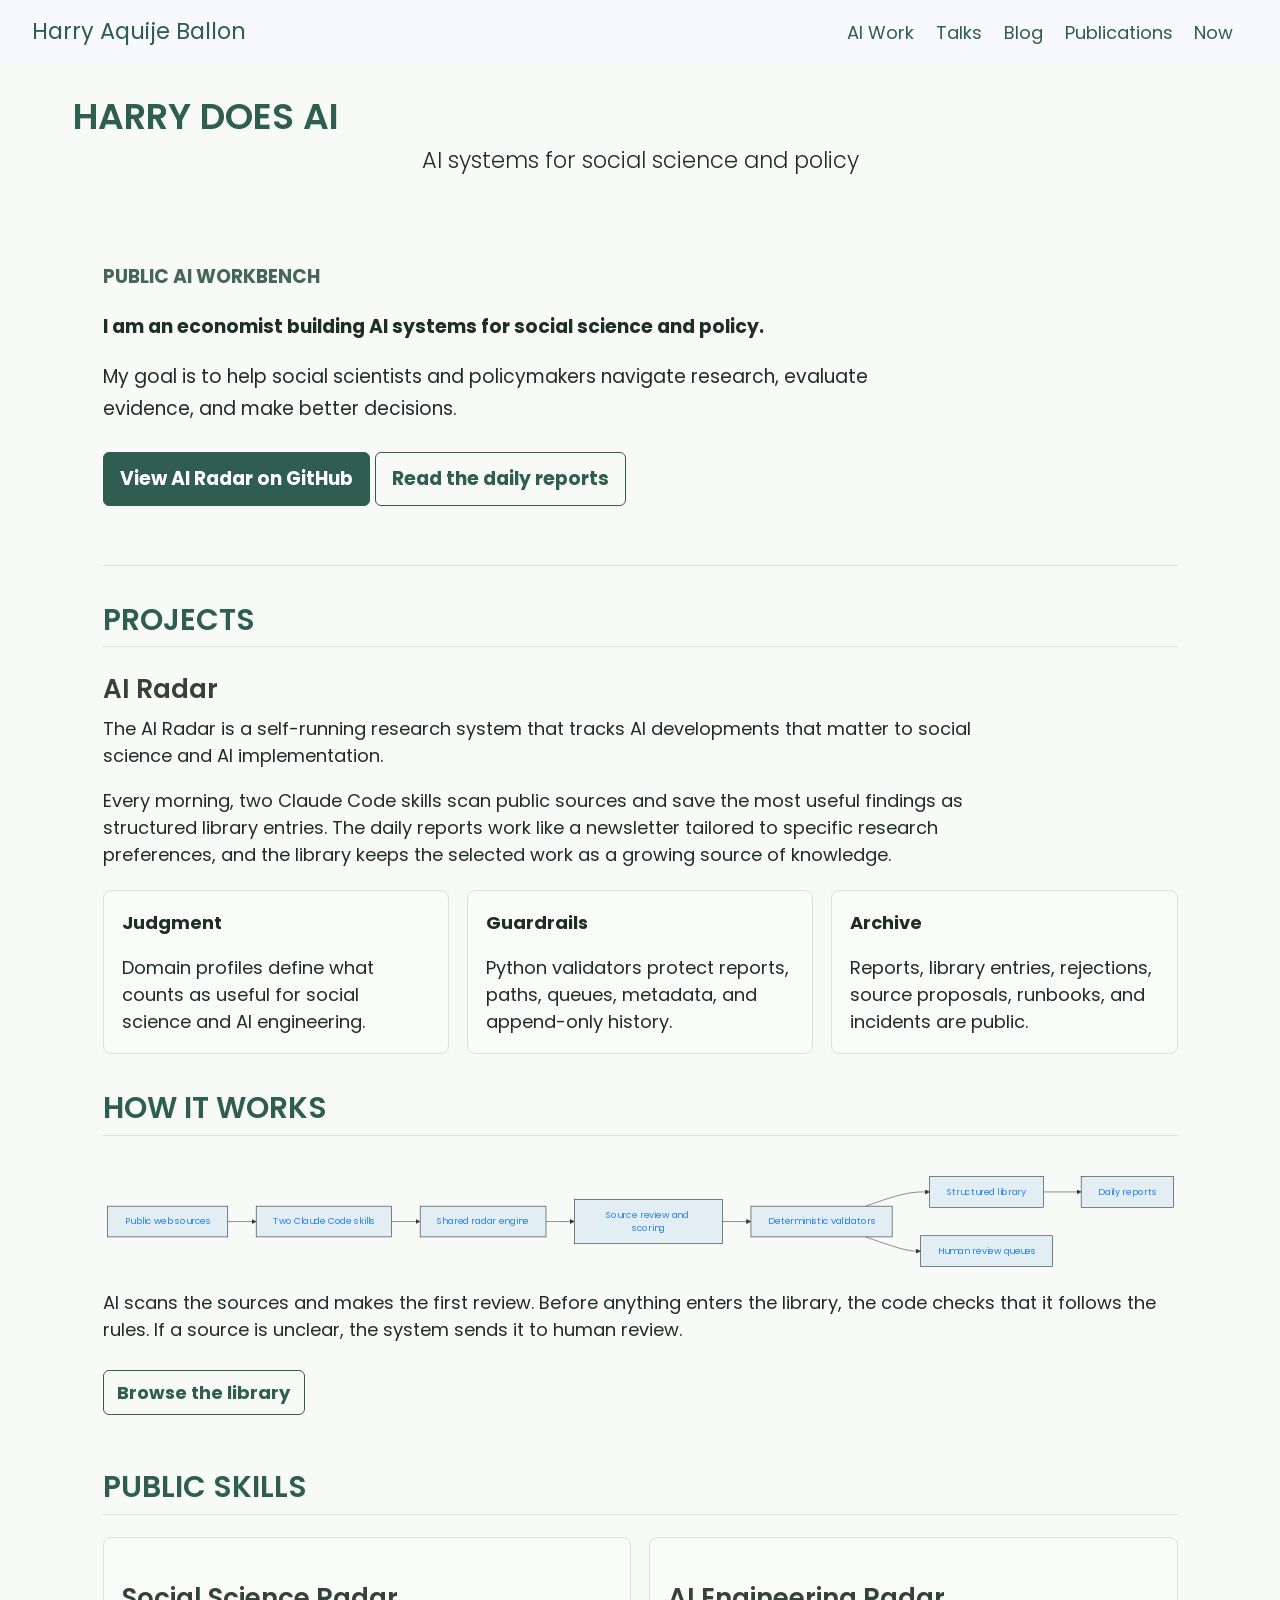
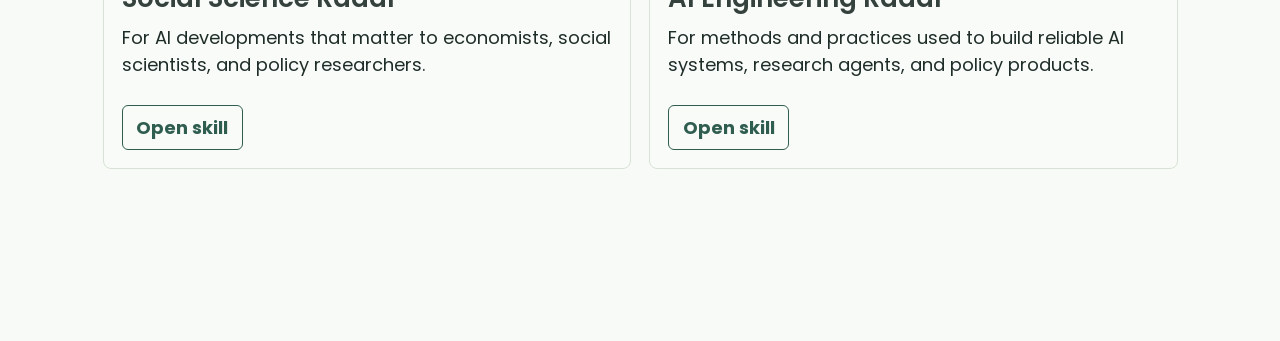
==== ai/index.html @ 8ea17cc4 "Built site for gh-pages" ====
<!DOCTYPE html>
<html xmlns="http://www.w3.org/1999/xhtml" lang="en" xml:lang="en"><head>

<meta charset="utf-8">
<meta name="generator" content="quarto-1.9.38">

<meta name="viewport" content="width=device-width, initial-scale=1.0, user-scalable=yes">


<title>Harry Does AI – Harry Aquije Ballon</title>
<style>
/* Default styles provided by pandoc.
** See https://pandoc.org/MANUAL.html#variables-for-html for config info.
*/
code{white-space: pre-wrap;}
span.smallcaps{font-variant: small-caps;}
div.columns{display: flex; gap: min(4vw, 1.5em);}
div.column{flex: auto; overflow-x: auto;}
div.hanging-indent{margin-left: 1.5em; text-indent: -1.5em;}
ul.task-list{list-style: none;}
ul.task-list li input[type="checkbox"] {
  width: 0.8em;
  margin: 0 0.8em 0.2em -1em; /* quarto-specific, see https://github.com/quarto-dev/quarto-cli/issues/4556 */ 
  vertical-align: middle;
}
</style>


<script src="../site_libs/quarto-nav/quarto-nav.js"></script>
<script src="../site_libs/quarto-nav/headroom.min.js"></script>
<script src="../site_libs/clipboard/clipboard.min.js"></script>
<script src="../site_libs/quarto-search/autocomplete.umd.js"></script>
<script src="../site_libs/quarto-search/fuse.min.js"></script>
<script src="../site_libs/quarto-search/quarto-search.js"></script>
<meta name="quarto:offset" content="../">
<script src="../site_libs/quarto-html/quarto.js" type="module"></script>
<script src="../site_libs/quarto-html/tabsets/tabsets.js" type="module"></script>
<script src="../site_libs/quarto-html/popper.min.js"></script>
<script src="../site_libs/quarto-html/tippy.umd.min.js"></script>
<script src="../site_libs/quarto-html/anchor.min.js"></script>
<link href="../site_libs/quarto-html/tippy.css" rel="stylesheet">
<link href="../site_libs/quarto-html/quarto-syntax-highlighting-15634bcf2e68342d4ad2dfa704d543f6.css" rel="stylesheet" id="quarto-text-highlighting-styles">
<script src="../site_libs/bootstrap/bootstrap.min.js"></script>
<link href="../site_libs/bootstrap/bootstrap-icons.css" rel="stylesheet">
<link href="../site_libs/bootstrap/bootstrap-797a7fd7fd2116c48cdf60efc626b9a0.min.css" rel="stylesheet" append-hash="true" id="quarto-bootstrap" data-mode="light">
<script id="quarto-search-options" type="application/json">{
  "location": "navbar",
  "copy-button": false,
  "collapse-after": 3,
  "panel-placement": "end",
  "type": "overlay",
  "limit": 50,
  "keyboard-shortcut": [
    "f",
    "/",
    "s"
  ],
  "show-item-context": false,
  "language": {
    "search-no-results-text": "No results",
    "search-matching-documents-text": "matching documents",
    "search-copy-link-title": "Copy link to search",
    "search-hide-matches-text": "Hide additional matches",
    "search-more-match-text": "more match in this document",
    "search-more-matches-text": "more matches in this document",
    "search-clear-button-title": "Clear",
    "search-text-placeholder": "",
    "search-detached-cancel-button-title": "Cancel",
    "search-submit-button-title": "Submit",
    "search-label": "Search"
  }
}</script>
<script src="../site_libs/quarto-diagram/mermaid.min.js"></script>
<script src="../site_libs/quarto-diagram/mermaid-init.js"></script>
<link href="../site_libs/quarto-diagram/mermaid.css" rel="stylesheet">


<link rel="stylesheet" href="ai.css">
</head>

<body class="nav-fixed quarto-light">

<div id="quarto-search-results"></div>
  <header id="quarto-header" class="headroom fixed-top">
    <nav class="navbar navbar-expand-lg " data-bs-theme="dark">
      <div class="navbar-container container-fluid">
      <div class="navbar-brand-container mx-auto">
    <a class="navbar-brand" href="../index.html">
    <span class="navbar-title">Harry Aquije Ballon</span>
    </a>
  </div>
            <div id="quarto-search" class="" title="Search"></div>
          <button class="navbar-toggler" type="button" data-bs-toggle="collapse" data-bs-target="#navbarCollapse" aria-controls="navbarCollapse" role="menu" aria-expanded="false" aria-label="Toggle navigation" onclick="if (window.quartoToggleHeadroom) { window.quartoToggleHeadroom(); }">
  <span class="navbar-toggler-icon"></span>
</button>
          <div class="collapse navbar-collapse" id="navbarCollapse">
            <ul class="navbar-nav navbar-nav-scroll ms-auto">
  <li class="nav-item">
    <a class="nav-link active" href="../ai/index.html" aria-current="page"> <i class="bi bi-cpu" role="img">
</i> 
<span class="menu-text">AI Work</span></a>
  </li>  
  <li class="nav-item">
    <a class="nav-link" href="../talks/index.html"> <i class="bi bi-megaphone" role="img">
</i> 
<span class="menu-text">Talks</span></a>
  </li>  
  <li class="nav-item">
    <a class="nav-link" href="../blog/index.html"> 
<span class="menu-text">Blog</span></a>
  </li>  
  <li class="nav-item">
    <a class="nav-link" href="../publications/index.html"> 
<span class="menu-text">Publications</span></a>
  </li>  
  <li class="nav-item">
    <a class="nav-link" href="../now/index.html"> 
<span class="menu-text">Now</span></a>
  </li>  
</ul>
          </div> <!-- /navcollapse -->
            <div class="quarto-navbar-tools">
</div>
      </div> <!-- /container-fluid -->
    </nav>
</header>
<!-- content -->
<div id="quarto-content" class="quarto-container page-columns page-rows-contents page-layout-full page-navbar">
<!-- sidebar -->
<!-- margin-sidebar -->
    
<!-- main -->
<main class="content column-page" id="quarto-document-content">

<header id="title-block-header" class="quarto-title-block default">
<div class="quarto-title">
<h1 class="title">Harry Does AI</h1>
<p class="subtitle lead">AI systems for social science and policy</p>
</div>



<div class="quarto-title-meta column-page">

    
  
    
  </div>
  


</header>


<div class="ai-page">
<div class="ai-hero">
<div class="ai-kicker">
<p>Public AI workbench</p>
</div>
<div class="ai-statement">
<p>I am an economist building AI systems for social science and policy.</p>
</div>
<p>My goal is to help social scientists and policymakers navigate research, evaluate evidence, and make better decisions.</p>
<div class="ai-actions">
<p><a href="https://github.com/harryaquijeballon/ai_radar" class="ai-action primary" target="_blank" rel="noopener">View AI Radar on GitHub</a> <a href="https://github.com/harryaquijeballon/ai_radar/tree/main/reports" class="ai-action" target="_blank" rel="noopener">Read the daily reports</a></p>
</div>
</div>
<section id="projects" class="level2">
<h2 class="anchored" data-anchor-id="projects">Projects</h2>
<section id="ai-radar" class="level3 project-panel">
<h3 class="anchored" data-anchor-id="ai-radar">AI Radar</h3>
<p>The AI Radar is a self-running research system that tracks AI developments that matter to social science and AI implementation.</p>
<p>Every morning, two Claude Code skills scan public sources and save the most useful findings as structured library entries. The daily reports work like a newsletter tailored to specific research preferences, and the library keeps the selected work as a growing source of knowledge.</p>
</section>
<div class="proof-grid">
<div class="proof-item">
<p><strong>Judgment</strong></p>
<p>Domain profiles define what counts as useful for social science and AI engineering.</p>
</div>
<div class="proof-item">
<p><strong>Guardrails</strong></p>
<p>Python validators protect reports, paths, queues, metadata, and append-only history.</p>
</div>
<div class="proof-item">
<p><strong>Archive</strong></p>
<p>Reports, library entries, rejections, source proposals, runbooks, and incidents are public.</p>
</div>
</div>
</section>
<section id="how-it-works" class="level2">
<h2 class="anchored" data-anchor-id="how-it-works">How it works</h2>
<div class="cell" data-layout-align="default">
<div class="cell-output-display">
<div>
<p></p><figure class="figure"><p></p>
<div>
<pre class="mermaid mermaid-js">flowchart LR
  sources["Public web sources"] --&gt; skills["Two Claude Code skills"]
  skills --&gt; engine["Shared radar engine"]
  engine --&gt; review["Source review and scoring"]
  review --&gt; validators["Deterministic validators"]
  validators --&gt; library["Structured library"]
  validators --&gt; queues["Human review queues"]
  library --&gt; reports["Daily reports"]
</pre>
</div>
<p></p></figure><p></p>
</div>
</div>
</div>
<p>AI scans the sources and makes the first review. Before anything enters the library, the code checks that it follows the rules. If a source is unclear, the system sends it to human review.</p>
<div class="ai-link-row">
<p><a href="https://github.com/harryaquijeballon/ai_radar/tree/main/library" class="ai-inline-link" target="_blank" rel="noopener">Browse the library</a></p>
</div>
</section>
<section id="public-skills" class="level2">
<h2 class="anchored" data-anchor-id="public-skills">Public skills</h2>
<div class="skill-list">
<section id="social-science-radar" class="level3 skill-card">
<h3 class="anchored" data-anchor-id="social-science-radar">Social Science Radar</h3>
<p>For AI developments that matter to economists, social scientists, and policy researchers.</p>
<p><a href="https://github.com/harryaquijeballon/ai_radar/tree/main/.claude/skills/social-science-radar" target="_blank" rel="noopener">Open skill</a></p>
</section>
<section id="ai-engineering-radar" class="level3 skill-card">
<h3 class="anchored" data-anchor-id="ai-engineering-radar">AI Engineering Radar</h3>
<p>For methods and practices used to build reliable AI systems, research agents, and policy products.</p>
<p><a href="https://github.com/harryaquijeballon/ai_radar/tree/main/.claude/skills/ai-engineering-radar" target="_blank" rel="noopener">Open skill</a></p>
</section>
</div>
</section>
</div>



</main> <!-- /main -->
<script id="quarto-html-after-body" type="application/javascript">
  window.document.addEventListener("DOMContentLoaded", function (event) {
    const icon = "";
    const anchorJS = new window.AnchorJS();
    anchorJS.options = {
      placement: 'right',
      icon: icon
    };
    anchorJS.add('.anchored');
    const isCodeAnnotation = (el) => {
      for (const clz of el.classList) {
        if (clz.startsWith('code-annotation-')) {                     
          return true;
        }
      }
      return false;
    }
    const onCopySuccess = function(e) {
      // button target
      const button = e.trigger;
      // don't keep focus
      button.blur();
      // flash "checked"
      button.classList.add('code-copy-button-checked');
      var currentTitle = button.getAttribute("title");
      button.setAttribute("title", "Copied!");
      let tooltip;
      if (window.bootstrap) {
        button.setAttribute("data-bs-toggle", "tooltip");
        button.setAttribute("data-bs-placement", "left");
        button.setAttribute("data-bs-title", "Copied!");
        tooltip = new bootstrap.Tooltip(button, 
          { trigger: "manual", 
            customClass: "code-copy-button-tooltip",
            offset: [0, -8]});
        tooltip.show();    
      }
      setTimeout(function() {
        if (tooltip) {
          tooltip.hide();
          button.removeAttribute("data-bs-title");
          button.removeAttribute("data-bs-toggle");
          button.removeAttribute("data-bs-placement");
        }
        button.setAttribute("title", currentTitle);
        button.classList.remove('code-copy-button-checked');
      }, 1000);
      // clear code selection
      e.clearSelection();
    }
    const getTextToCopy = function(trigger) {
      const outerScaffold = trigger.parentElement.cloneNode(true);
      const codeEl = outerScaffold.querySelector('code');
      for (const childEl of codeEl.children) {
        if (isCodeAnnotation(childEl)) {
          childEl.remove();
        }
      }
      return codeEl.innerText;
    }
    const clipboard = new window.ClipboardJS('.code-copy-button:not([data-in-quarto-modal])', {
      text: getTextToCopy
    });
    clipboard.on('success', onCopySuccess);
    if (window.document.getElementById('quarto-embedded-source-code-modal')) {
      const clipboardModal = new window.ClipboardJS('.code-copy-button[data-in-quarto-modal]', {
        text: getTextToCopy,
        container: window.document.getElementById('quarto-embedded-source-code-modal')
      });
      clipboardModal.on('success', onCopySuccess);
    }
      var localhostRegex = new RegExp(/^(?:http|https):\/\/localhost\:?[0-9]*\//);
      var mailtoRegex = new RegExp(/^mailto:/);
        var filterRegex = new RegExp("https:\/\/harryaquijeballon\.com");
      var isInternal = (href) => {
          return filterRegex.test(href) || localhostRegex.test(href) || mailtoRegex.test(href);
      }
      // Inspect non-navigation links and adorn them if external
     var links = window.document.querySelectorAll('a[href]:not(.nav-link):not(.navbar-brand):not(.toc-action):not(.sidebar-link):not(.sidebar-item-toggle):not(.pagination-link):not(.no-external):not([aria-hidden]):not(.dropdown-item):not(.quarto-navigation-tool):not(.about-link)');
      for (var i=0; i<links.length; i++) {
        const link = links[i];
        if (!isInternal(link.href)) {
          // undo the damage that might have been done by quarto-nav.js in the case of
          // links that we want to consider external
          if (link.dataset.originalHref !== undefined) {
            link.href = link.dataset.originalHref;
          }
        }
      }
    function tippyHover(el, contentFn, onTriggerFn, onUntriggerFn) {
      const config = {
        allowHTML: true,
        maxWidth: 500,
        delay: 100,
        arrow: false,
        appendTo: function(el) {
            return el.parentElement;
        },
        interactive: true,
        interactiveBorder: 10,
        theme: 'quarto',
        placement: 'bottom-start',
      };
      if (contentFn) {
        config.content = contentFn;
      }
      if (onTriggerFn) {
        config.onTrigger = onTriggerFn;
      }
      if (onUntriggerFn) {
        config.onUntrigger = onUntriggerFn;
      }
      window.tippy(el, config); 
    }
    const noterefs = window.document.querySelectorAll('a[role="doc-noteref"]');
    for (var i=0; i<noterefs.length; i++) {
      const ref = noterefs[i];
      tippyHover(ref, function() {
        // use id or data attribute instead here
        let href = ref.getAttribute('data-footnote-href') || ref.getAttribute('href');
        try { href = new URL(href).hash; } catch {}
        const id = href.replace(/^#\/?/, "");
        const note = window.document.getElementById(id);
        if (note) {
          return note.innerHTML;
        } else {
          return "";
        }
      });
    }
    const xrefs = window.document.querySelectorAll('a.quarto-xref');
    const processXRef = (id, note) => {
      // Strip column container classes
      const stripColumnClz = (el) => {
        el.classList.remove("page-full", "page-columns");
        if (el.children) {
          for (const child of el.children) {
            stripColumnClz(child);
          }
        }
      }
      stripColumnClz(note)
      if (id === null || id.startsWith('sec-')) {
        // Special case sections, only their first couple elements
        const container = document.createElement("div");
        if (note.children && note.children.length > 2) {
          container.appendChild(note.children[0].cloneNode(true));
          for (let i = 1; i < note.children.length; i++) {
            const child = note.children[i];
            if (child.tagName === "P" && child.innerText === "") {
              continue;
            } else {
              container.appendChild(child.cloneNode(true));
              break;
            }
          }
          if (window.Quarto?.typesetMath) {
            window.Quarto.typesetMath(container);
          }
          return container.innerHTML
        } else {
          if (window.Quarto?.typesetMath) {
            window.Quarto.typesetMath(note);
          }
          return note.innerHTML;
        }
      } else {
        // Remove any anchor links if they are present
        const anchorLink = note.querySelector('a.anchorjs-link');
        if (anchorLink) {
          anchorLink.remove();
        }
        if (window.Quarto?.typesetMath) {
          window.Quarto.typesetMath(note);
        }
        if (note.classList.contains("callout")) {
          return note.outerHTML;
        } else {
          return note.innerHTML;
        }
      }
    }
    for (var i=0; i<xrefs.length; i++) {
      const xref = xrefs[i];
      tippyHover(xref, undefined, function(instance) {
        instance.disable();
        let url = xref.getAttribute('href');
        let hash = undefined; 
        if (url.startsWith('#')) {
          hash = url;
        } else {
          try { hash = new URL(url).hash; } catch {}
        }
        if (hash) {
          const id = hash.replace(/^#\/?/, "");
          const note = window.document.getElementById(id);
          if (note !== null) {
            try {
              const html = processXRef(id, note.cloneNode(true));
              instance.setContent(html);
            } finally {
              instance.enable();
              instance.show();
            }
          } else {
            // See if we can fetch this
            fetch(url.split('#')[0])
            .then(res => res.text())
            .then(html => {
              const parser = new DOMParser();
              const htmlDoc = parser.parseFromString(html, "text/html");
              const note = htmlDoc.getElementById(id);
              if (note !== null) {
                const html = processXRef(id, note);
                instance.setContent(html);
              } 
            }).finally(() => {
              instance.enable();
              instance.show();
            });
          }
        } else {
          // See if we can fetch a full url (with no hash to target)
          // This is a special case and we should probably do some content thinning / targeting
          fetch(url)
          .then(res => res.text())
          .then(html => {
            const parser = new DOMParser();
            const htmlDoc = parser.parseFromString(html, "text/html");
            const note = htmlDoc.querySelector('main.content');
            if (note !== null) {
              // This should only happen for chapter cross references
              // (since there is no id in the URL)
              // remove the first header
              if (note.children.length > 0 && note.children[0].tagName === "HEADER") {
                note.children[0].remove();
              }
              const html = processXRef(null, note);
              instance.setContent(html);
            } 
          }).finally(() => {
            instance.enable();
            instance.show();
          });
        }
      }, function(instance) {
      });
    }
        let selectedAnnoteEl;
        const selectorForAnnotation = ( cell, annotation) => {
          let cellAttr = 'data-code-cell="' + cell + '"';
          let lineAttr = 'data-code-annotation="' +  annotation + '"';
          const selector = 'span[' + cellAttr + '][' + lineAttr + ']';
          return selector;
        }
        const selectCodeLines = (annoteEl) => {
          const doc = window.document;
          const targetCell = annoteEl.getAttribute("data-target-cell");
          const targetAnnotation = annoteEl.getAttribute("data-target-annotation");
          const annoteSpan = window.document.querySelector(selectorForAnnotation(targetCell, targetAnnotation));
          const lines = annoteSpan.getAttribute("data-code-lines").split(",");
          const lineIds = lines.map((line) => {
            return targetCell + "-" + line;
          })
          let top = null;
          let height = null;
          let parent = null;
          if (lineIds.length > 0) {
              //compute the position of the single el (top and bottom and make a div)
              const el = window.document.getElementById(lineIds[0]);
              top = el.offsetTop;
              height = el.offsetHeight;
              parent = el.parentElement.parentElement;
            if (lineIds.length > 1) {
              const lastEl = window.document.getElementById(lineIds[lineIds.length - 1]);
              const bottom = lastEl.offsetTop + lastEl.offsetHeight;
              height = bottom - top;
            }
            if (top !== null && height !== null && parent !== null) {
              // cook up a div (if necessary) and position it 
              let div = window.document.getElementById("code-annotation-line-highlight");
              if (div === null) {
                div = window.document.createElement("div");
                div.setAttribute("id", "code-annotation-line-highlight");
                div.style.position = 'absolute';
                parent.appendChild(div);
              }
              div.style.top = top - 2 + "px";
              div.style.height = height + 4 + "px";
              div.style.left = 0;
              let gutterDiv = window.document.getElementById("code-annotation-line-highlight-gutter");
              if (gutterDiv === null) {
                gutterDiv = window.document.createElement("div");
                gutterDiv.setAttribute("id", "code-annotation-line-highlight-gutter");
                gutterDiv.style.position = 'absolute';
                const codeCell = window.document.getElementById(targetCell);
                const gutter = codeCell.querySelector('.code-annotation-gutter');
                gutter.appendChild(gutterDiv);
              }
              gutterDiv.style.top = top - 2 + "px";
              gutterDiv.style.height = height + 4 + "px";
            }
            selectedAnnoteEl = annoteEl;
          }
        };
        const unselectCodeLines = () => {
          const elementsIds = ["code-annotation-line-highlight", "code-annotation-line-highlight-gutter"];
          elementsIds.forEach((elId) => {
            const div = window.document.getElementById(elId);
            if (div) {
              div.remove();
            }
          });
          selectedAnnoteEl = undefined;
        };
          // Handle positioning of the toggle
      window.addEventListener(
        "resize",
        throttle(() => {
          elRect = undefined;
          if (selectedAnnoteEl) {
            selectCodeLines(selectedAnnoteEl);
          }
        }, 10)
      );
      function throttle(fn, ms) {
      let throttle = false;
      let timer;
        return (...args) => {
          if(!throttle) { // first call gets through
              fn.apply(this, args);
              throttle = true;
          } else { // all the others get throttled
              if(timer) clearTimeout(timer); // cancel #2
              timer = setTimeout(() => {
                fn.apply(this, args);
                timer = throttle = false;
              }, ms);
          }
        };
      }
        // Attach click handler to the DT
        const annoteDls = window.document.querySelectorAll('dt[data-target-cell]');
        for (const annoteDlNode of annoteDls) {
          annoteDlNode.addEventListener('click', (event) => {
            const clickedEl = event.target;
            if (clickedEl !== selectedAnnoteEl) {
              unselectCodeLines();
              const activeEl = window.document.querySelector('dt[data-target-cell].code-annotation-active');
              if (activeEl) {
                activeEl.classList.remove('code-annotation-active');
              }
              selectCodeLines(clickedEl);
              clickedEl.classList.add('code-annotation-active');
            } else {
              // Unselect the line
              unselectCodeLines();
              clickedEl.classList.remove('code-annotation-active');
            }
          });
        }
    const findCites = (el) => {
      const parentEl = el.parentElement;
      if (parentEl) {
        const cites = parentEl.dataset.cites;
        if (cites) {
          return {
            el,
            cites: cites.split(' ')
          };
        } else {
          return findCites(el.parentElement)
        }
      } else {
        return undefined;
      }
    };
    var bibliorefs = window.document.querySelectorAll('a[role="doc-biblioref"]');
    for (var i=0; i<bibliorefs.length; i++) {
      const ref = bibliorefs[i];
      const citeInfo = findCites(ref);
      if (citeInfo) {
        tippyHover(citeInfo.el, function() {
          var popup = window.document.createElement('div');
          citeInfo.cites.forEach(function(cite) {
            var citeDiv = window.document.createElement('div');
            citeDiv.classList.add('hanging-indent');
            citeDiv.classList.add('csl-entry');
            var biblioDiv = window.document.getElementById('ref-' + cite);
            if (biblioDiv) {
              citeDiv.innerHTML = biblioDiv.innerHTML;
            }
            popup.appendChild(citeDiv);
          });
          return popup.innerHTML;
        });
      }
    }
  });
  </script>
</div> <!-- /content -->




</body></html>
---- site_libs/quarto-html/quarto-syntax-highlighting-15634bcf2e68342d4ad2dfa704d543f6.css ----
/* quarto syntax highlight colors */
:root {
  --quarto-hl-ot-color: #003B4F;
  --quarto-hl-at-color: #657422;
  --quarto-hl-ss-color: #20794D;
  --quarto-hl-an-color: #5E5E5E;
  --quarto-hl-fu-color: #4758AB;
  --quarto-hl-st-color: #20794D;
  --quarto-hl-cf-color: #003B4F;
  --quarto-hl-op-color: #5E5E5E;
  --quarto-hl-er-color: #AD0000;
  --quarto-hl-bn-color: #AD0000;
  --quarto-hl-al-color: #AD0000;
  --quarto-hl-va-color: #111111;
  --quarto-hl-bu-color: inherit;
  --quarto-hl-ex-color: inherit;
  --quarto-hl-pp-color: #AD0000;
  --quarto-hl-in-color: #5E5E5E;
  --quarto-hl-vs-color: #20794D;
  --quarto-hl-wa-color: #5E5E5E;
  --quarto-hl-do-color: #5E5E5E;
  --quarto-hl-im-color: #00769E;
  --quarto-hl-ch-color: #20794D;
  --quarto-hl-dt-color: #AD0000;
  --quarto-hl-fl-color: #AD0000;
  --quarto-hl-co-color: #5E5E5E;
  --quarto-hl-cv-color: #5E5E5E;
  --quarto-hl-cn-color: #8f5902;
  --quarto-hl-sc-color: #5E5E5E;
  --quarto-hl-dv-color: #AD0000;
  --quarto-hl-kw-color: #003B4F;
}

/* other quarto variables */
:root {
  --quarto-font-monospace: SFMono-Regular, Menlo, Monaco, Consolas, "Liberation Mono", "Courier New", monospace;
}

/* syntax highlight based on Pandoc's rules */
pre > code.sourceCode > span {
  color: #003B4F;
}

code.sourceCode > span {
  color: #003B4F;
}

div.sourceCode,
div.sourceCode pre.sourceCode {
  color: #003B4F;
}

/* Normal */
code span {
  color: #003B4F;
}

/* Alert */
code span.al {
  color: #AD0000;
  font-style: inherit;
}

/* Annotation */
code span.an {
  color: #5E5E5E;
  font-style: inherit;
}

/* Attribute */
code span.at {
  color: #657422;
  font-style: inherit;
}

/* BaseN */
code span.bn {
  color: #AD0000;
  font-style: inherit;
}

/* BuiltIn */
code span.bu {
  font-style: inherit;
}

/* ControlFlow */
code span.cf {
  color: #003B4F;
  font-weight: bold;
  font-style: inherit;
}

/* Char */
code span.ch {
  color: #20794D;
  font-style: inherit;
}

/* Constant */
code span.cn {
  color: #8f5902;
  font-style: inherit;
}

/* Comment */
code span.co {
  color: #5E5E5E;
  font-style: inherit;
}

/* CommentVar */
code span.cv {
  color: #5E5E5E;
  font-style: italic;
}

/* Documentation */
code span.do {
  color: #5E5E5E;
  font-style: italic;
}

/* DataType */
code span.dt {
  color: #AD0000;
  font-style: inherit;
}

/* DecVal */
code span.dv {
  color: #AD0000;
  font-style: inherit;
}

/* Error */
code span.er {
  color: #AD0000;
  font-style: inherit;
}

/* Extension */
code span.ex {
  font-style: inherit;
}

/* Float */
code span.fl {
  color: #AD0000;
  font-style: inherit;
}

/* Function */
code span.fu {
  color: #4758AB;
  font-style: inherit;
}

/* Import */
code span.im {
  color: #00769E;
  font-style: inherit;
}

/* Information */
code span.in {
  color: #5E5E5E;
  font-style: inherit;
}

/* Keyword */
code span.kw {
  color: #003B4F;
  font-weight: bold;
  font-style: inherit;
}

/* Operator */
code span.op {
  color: #5E5E5E;
  font-style: inherit;
}

/* Other */
code span.ot {
  color: #003B4F;
  font-style: inherit;
}

/* Preprocessor */
code span.pp {
  color: #AD0000;
  font-style: inherit;
}

/* SpecialChar */
code span.sc {
  color: #5E5E5E;
  font-style: inherit;
}

/* SpecialString */
code span.ss {
  color: #20794D;
  font-style: inherit;
}

/* String */
code span.st {
  color: #20794D;
  font-style: inherit;
}

/* Variable */
code span.va {
  color: #111111;
  font-style: inherit;
}

/* VerbatimString */
code span.vs {
  color: #20794D;
  font-style: inherit;
}

/* Warning */
code span.wa {
  color: #5E5E5E;
  font-style: italic;
}

.prevent-inlining {
  content: "</";
}

/*# sourceMappingURL=f23921c56f73e400b49028c9186a1aa0.css.map */
---- site_libs/quarto-diagram/mermaid.css ----
.mermaidTooltip {
  position: absolute;
  text-align: center;
  max-width: 200px;
  padding: 2px;
  font-family: "trebuchet ms", verdana, arial;
  font-size: 12px;
  background: #ffffde;
  border: 1px solid #aaaa33;
  border-radius: 2px;
  pointer-events: none;
  z-index: 1000;
}
---- ai/ai.css ----
.ai-page {
  max-width: 1120px;
  margin: 0 auto;
  padding: 0 1.25rem 4rem;
}

.ai-hero {
  padding: 3rem 0 2.25rem;
  border-bottom: 1px solid #d8e3d5;
}

.ai-kicker {
  margin-bottom: 0.75rem;
  color: #47665b;
  font-size: 0.82rem;
  font-weight: 700;
  letter-spacing: 0;
  text-transform: uppercase;
}

.ai-statement {
  max-width: 900px;
  margin: 0 0 1rem;
  color: #1f2d29;
  font-size: clamp(2rem, 3.4vw, 3.4rem);
  font-weight: 700;
  line-height: 1.08;
}

.ai-hero p {
  max-width: 860px;
  font-size: 1.05rem;
  line-height: 1.7;
}

.ai-actions {
  display: flex;
  flex-wrap: wrap;
  gap: 0.75rem;
  margin-top: 1.5rem;
}

.ai-action {
  display: inline-flex;
  align-items: center;
  min-height: 2.5rem;
  padding: 0.55rem 0.9rem;
  border: 1px solid #2f5d50;
  border-radius: 6px;
  color: #2f5d50;
  font-weight: 700;
  text-decoration: none;
}

.ai-action.primary {
  background: #2f5d50;
  color: #fff;
}

.ai-action:hover,
.ai-inline-link:hover,
.skill-card a:hover {
  background: #1f2d29;
  border-color: #1f2d29;
  color: #fff;
  text-decoration: none;
}

.project-panel {
  max-width: 900px;
}

.proof-grid {
  display: grid;
  grid-template-columns: repeat(3, minmax(0, 1fr));
  gap: 1rem;
  margin: 1.25rem 0;
}

.skill-list {
  display: grid;
  grid-template-columns: repeat(2, minmax(0, 1fr));
  gap: 1rem;
  margin: 1.25rem 0;
}

.proof-item,
.skill-card {
  min-height: 100%;
  padding: 1rem;
  border: 1px solid #d8e3d5;
  border-radius: 8px;
  background: #f8fbf7;
}

.proof-item p:last-child,
.skill-card p:last-child {
  margin-bottom: 0;
}

.skill-card h3,
.project-panel h3 {
  color: #1f2d29;
  text-transform: none;
}

.ai-link-row {
  display: flex;
  flex-wrap: wrap;
  gap: 0.7rem;
  margin: 1rem 0 1.5rem;
}

.skill-card a,
.ai-inline-link {
  display: inline-flex;
  margin-top: 0.5rem;
  padding: 0.45rem 0.75rem;
  border: 1px solid #2f5d50;
  border-radius: 6px;
  color: #2f5d50;
  font-weight: 700;
  text-decoration: none;
}

.mermaid {
  margin: 1.5rem 0 1.75rem;
  padding: 1rem;
  border: 1px solid #d8e3d5;
  border-radius: 8px;
  background: #fff;
}

@media (max-width: 760px) {
  .ai-page {
    padding: 0 1rem 3rem;
  }

  .ai-hero {
    padding-top: 2rem;
  }

  .proof-grid,
  .skill-list {
    grid-template-columns: 1fr;
  }

  .ai-action {
    width: 100%;
    justify-content: center;
  }
}
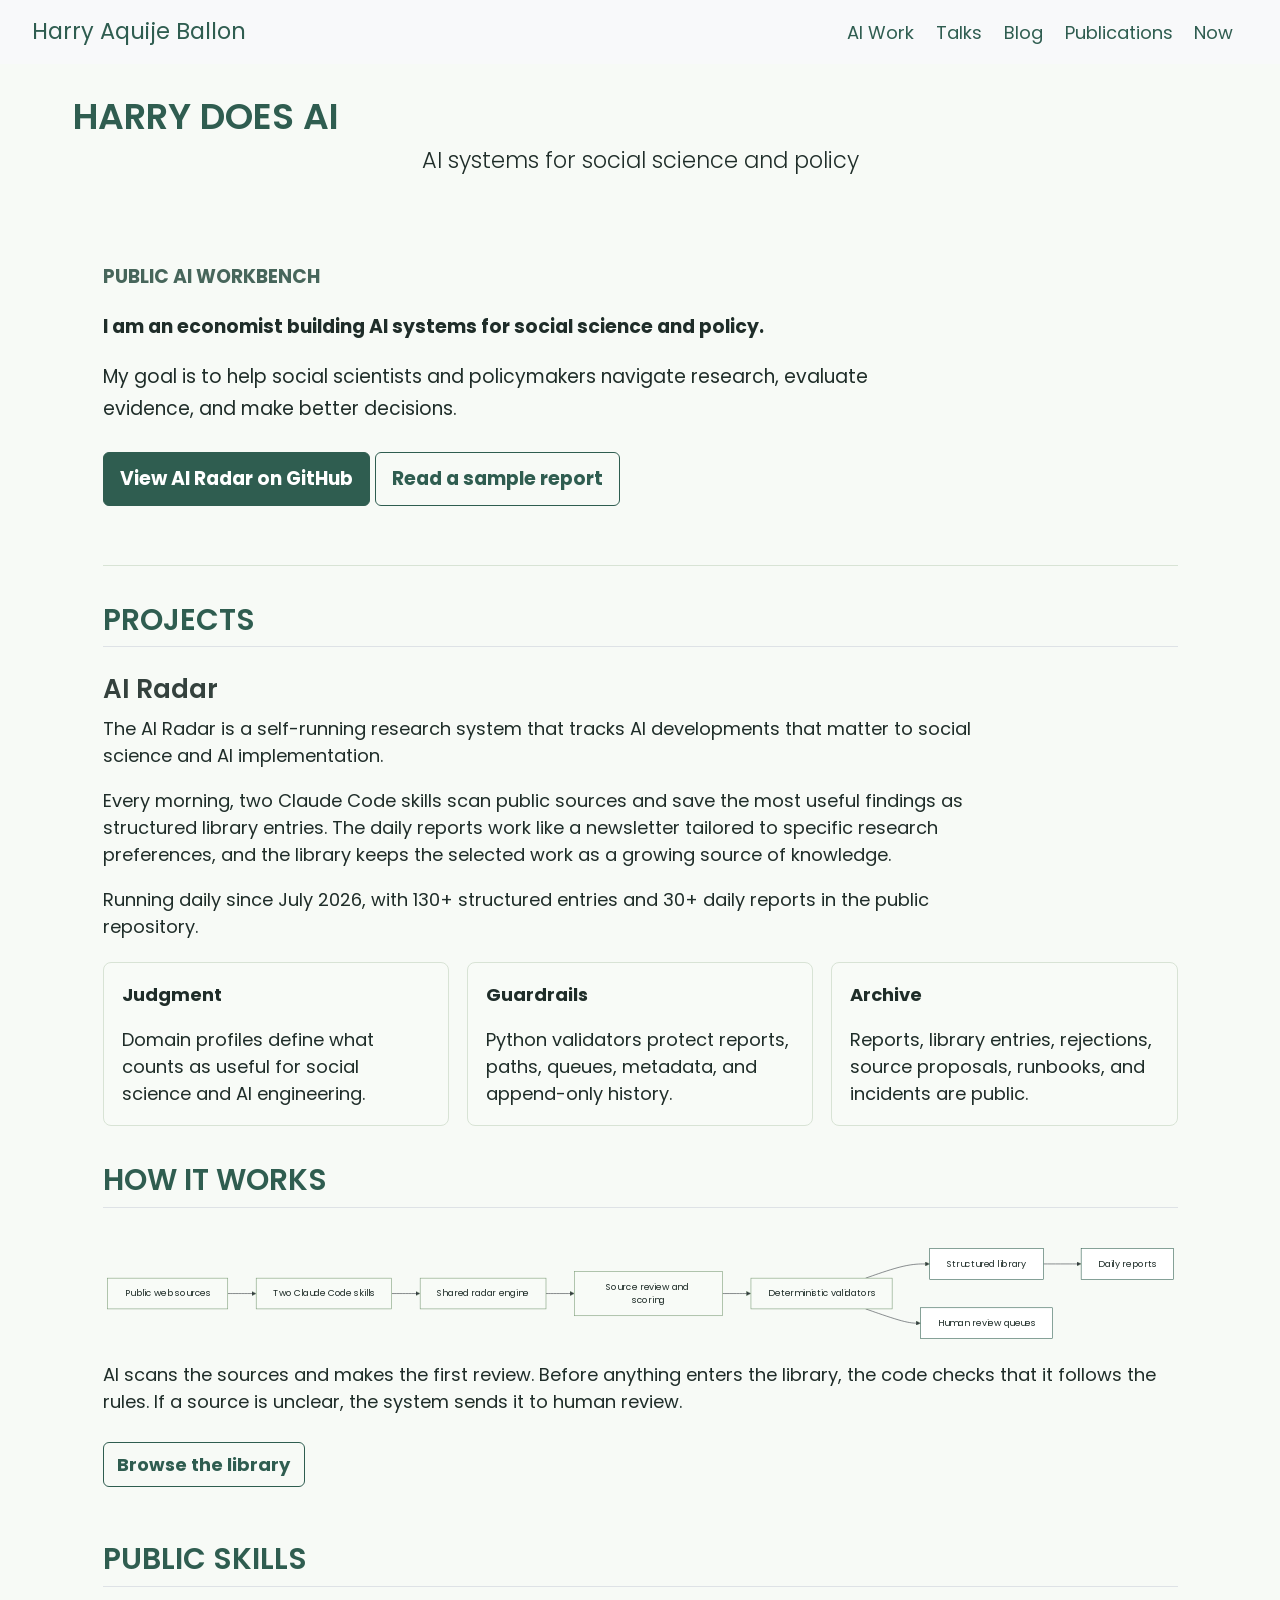
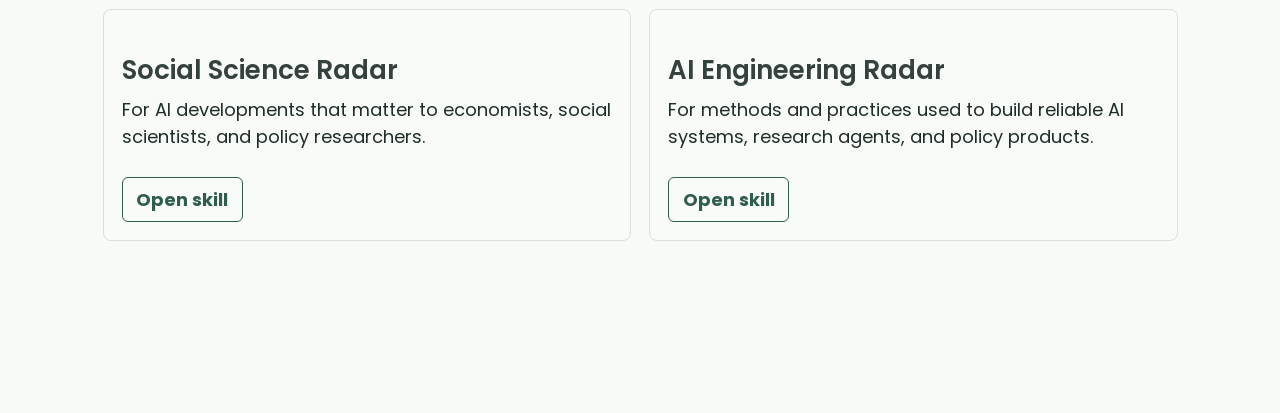
==== commit 4e2e208e: "Built site for gh-pages" ====
--- a/ai/index.html
+++ b/ai/index.html
@@ -162,7 +162,7 @@
 </div>
 <p>My goal is to help social scientists and policymakers navigate research, evaluate evidence, and make better decisions.</p>
 <div class="ai-actions">
-<p><a href="https://github.com/harryaquijeballon/ai_radar" class="ai-action primary" target="_blank" rel="noopener">View AI Radar on GitHub</a> <a href="https://github.com/harryaquijeballon/ai_radar/tree/main/reports" class="ai-action" target="_blank" rel="noopener">Read the daily reports</a></p>
+<p><a href="https://github.com/harryaquijeballon/ai_radar" class="ai-action primary" target="_blank" rel="noopener">View AI Radar on GitHub</a> <a href="https://github.com/harryaquijeballon/ai_radar/blob/main/reports/social_science/daily/2026-08-11.md" class="ai-action" target="_blank" rel="noopener">Read a sample report</a></p>
 </div>
 </div>
 <section id="projects" class="level2">
@@ -171,6 +171,7 @@
 <h3 class="anchored" data-anchor-id="ai-radar">AI Radar</h3>
 <p>The AI Radar is a self-running research system that tracks AI developments that matter to social science and AI implementation.</p>
 <p>Every morning, two Claude Code skills scan public sources and save the most useful findings as structured library entries. The daily reports work like a newsletter tailored to specific research preferences, and the library keeps the selected work as a growing source of knowledge.</p>
+<p>Running daily since July 2026, with 130+ structured entries and 30+ daily reports in the public repository.</p>
 </section>
 <div class="proof-grid">
 <div class="proof-item">
@@ -194,7 +195,8 @@
 <div>
 <p></p><figure class="figure"><p></p>
 <div>
-<pre class="mermaid mermaid-js">flowchart LR
+<pre class="mermaid mermaid-js">%%{init: {"theme": "base", "themeVariables": {"primaryColor": "#f8fbf7", "primaryTextColor": "#1f2d29", "primaryBorderColor": "#7a9b76", "lineColor": "#7a9b76", "tertiaryColor": "#ffffff", "fontFamily": "Poppins, sans-serif"}}}%%
+flowchart LR
   sources["Public web sources"] --&gt; skills["Two Claude Code skills"]
   skills --&gt; engine["Shared radar engine"]
   engine --&gt; review["Source review and scoring"]
@@ -202,6 +204,10 @@
   validators --&gt; library["Structured library"]
   validators --&gt; queues["Human review queues"]
   library --&gt; reports["Daily reports"]
+  classDef stage fill:#f8fbf7,stroke:#7a9b76,color:#1f2d29;
+  classDef output fill:#ffffff,stroke:#2f5d50,color:#1f2d29;
+  class sources,skills,engine,review,validators stage;
+  class library,queues,reports output;
 </pre>
 </div>
 <p></p></figure><p></p>
